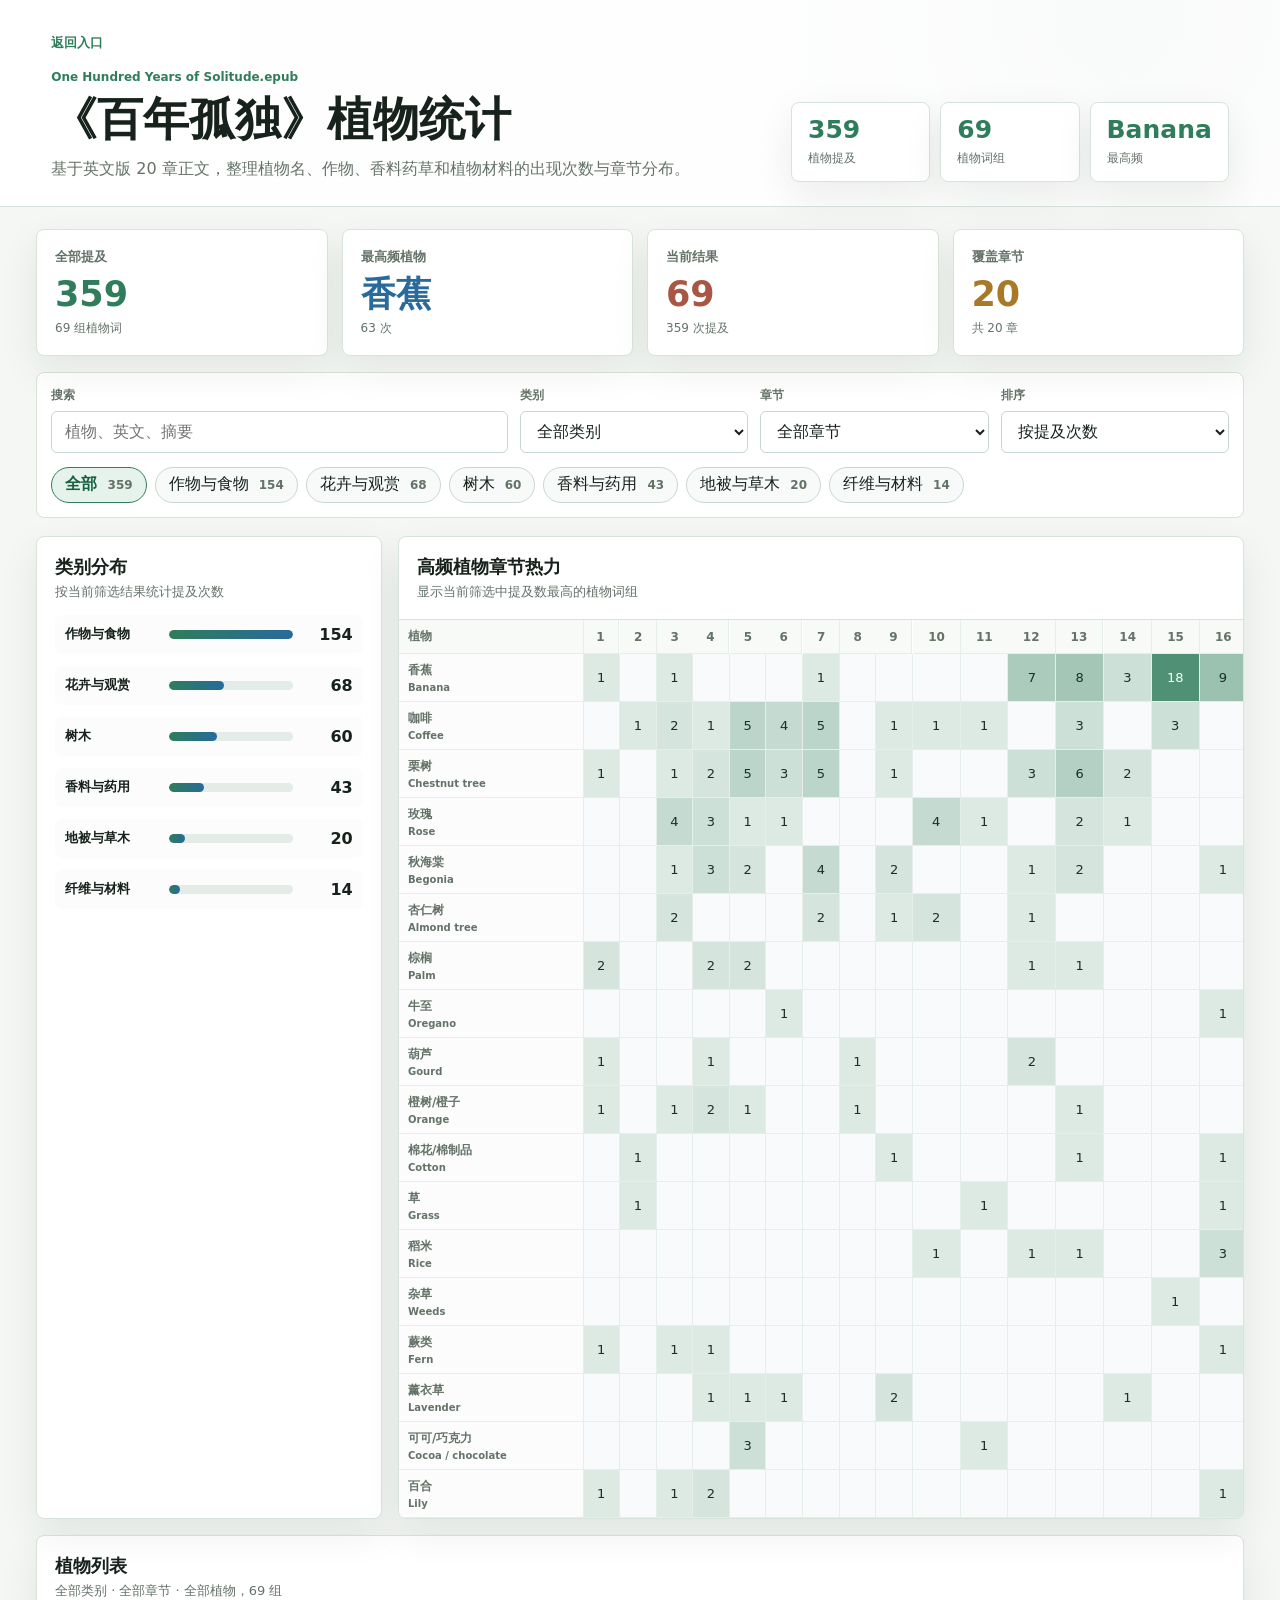
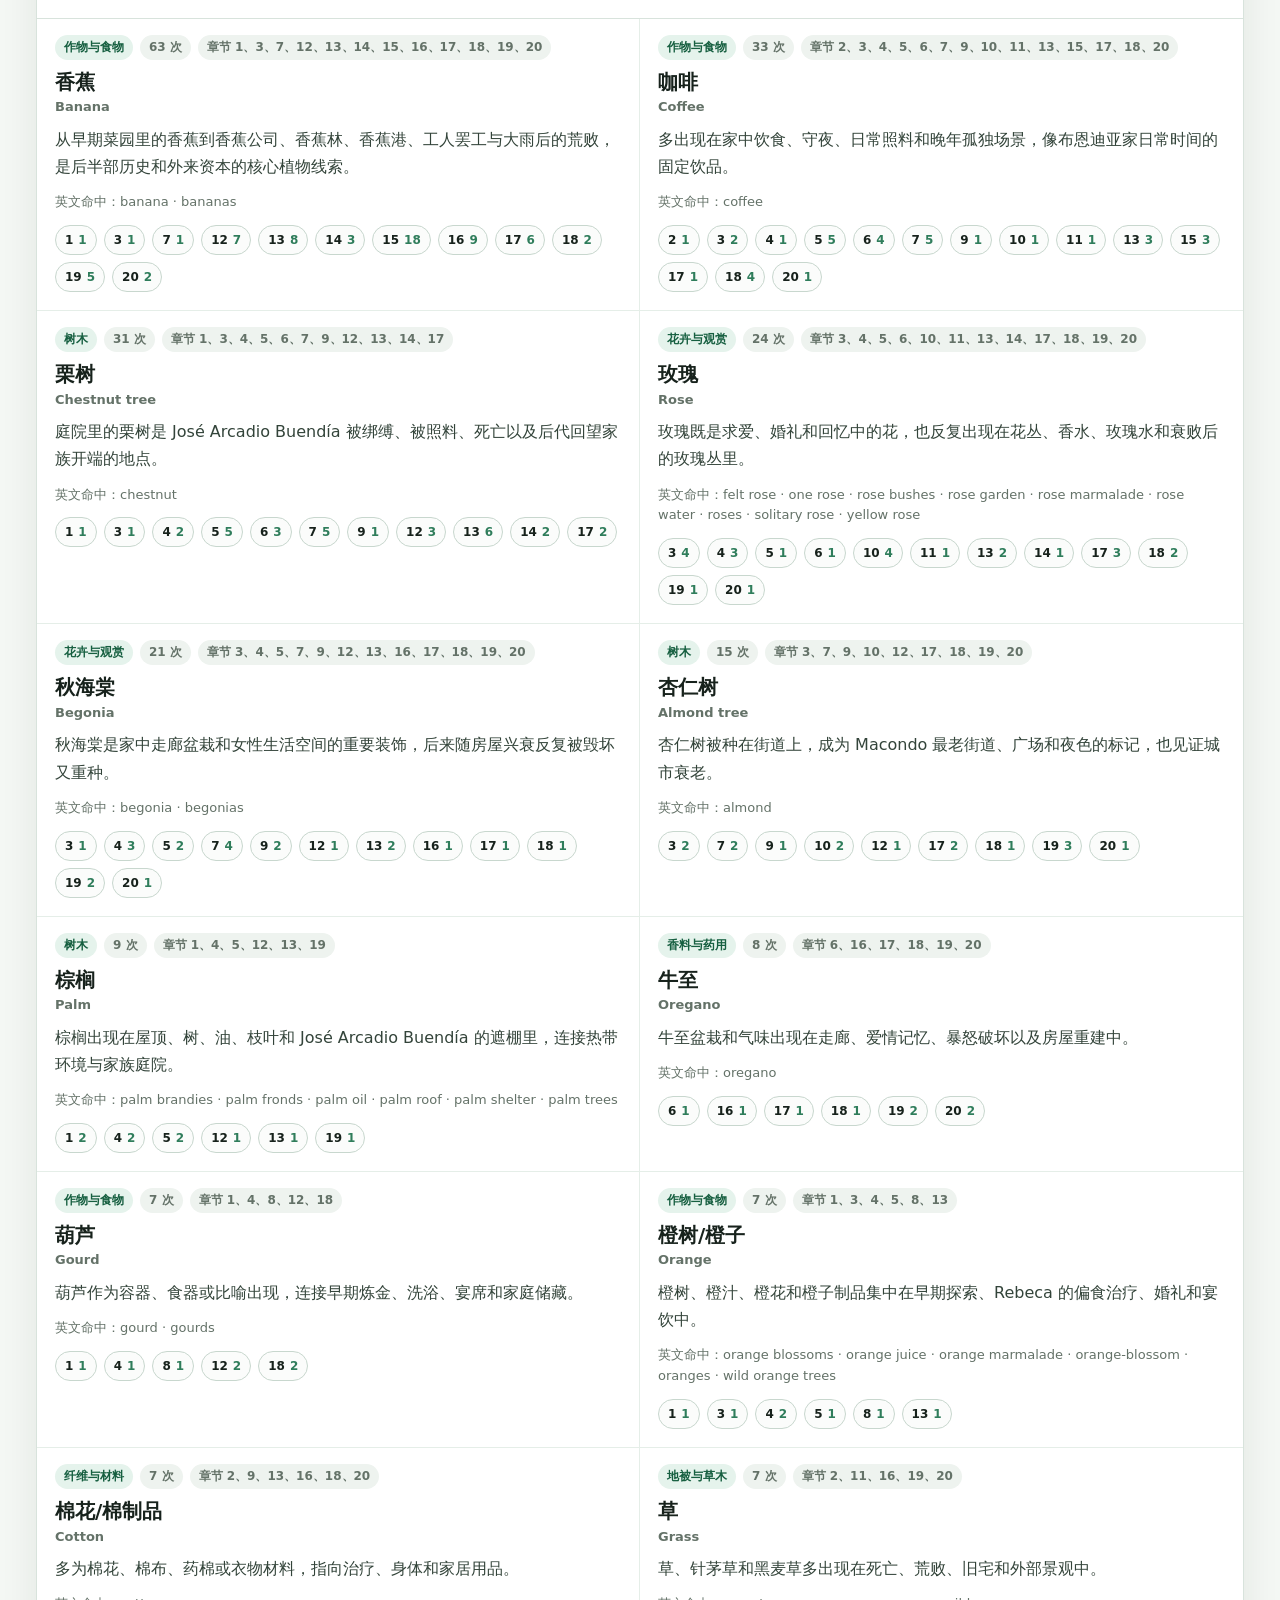
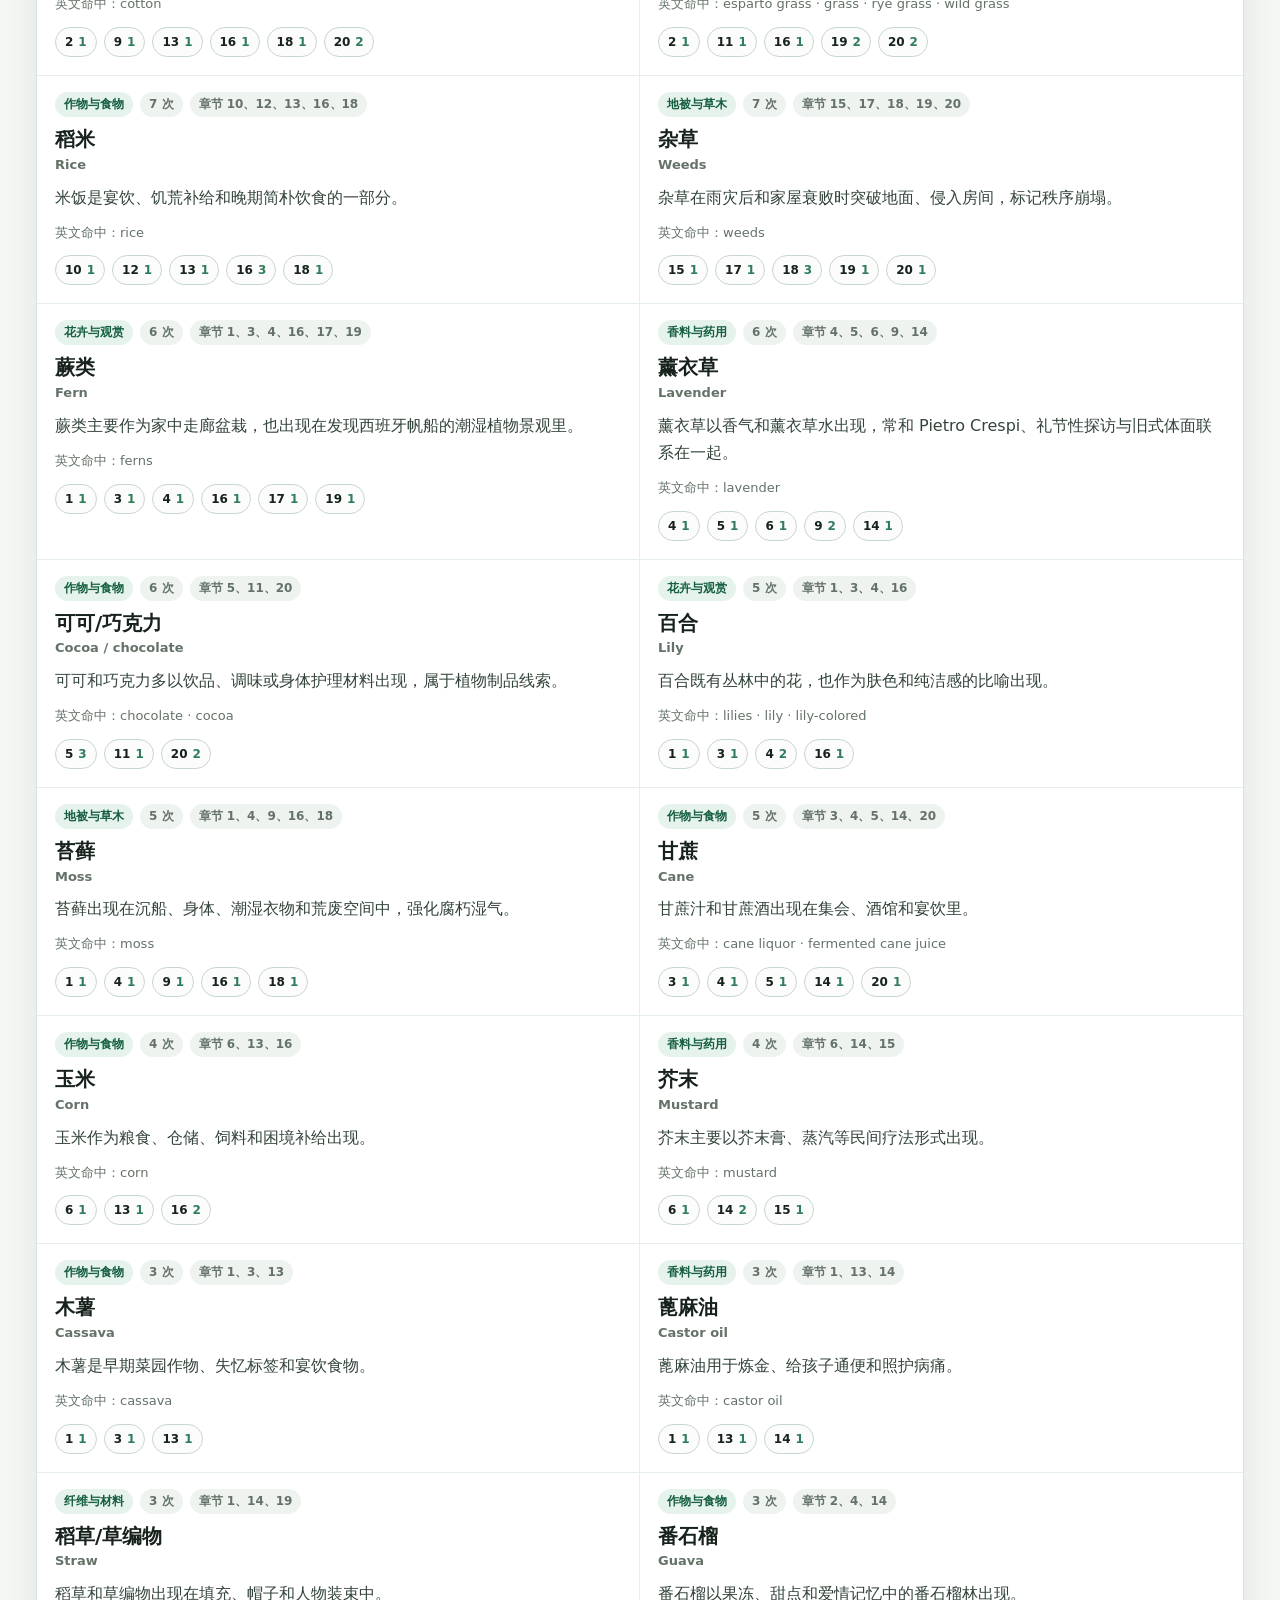
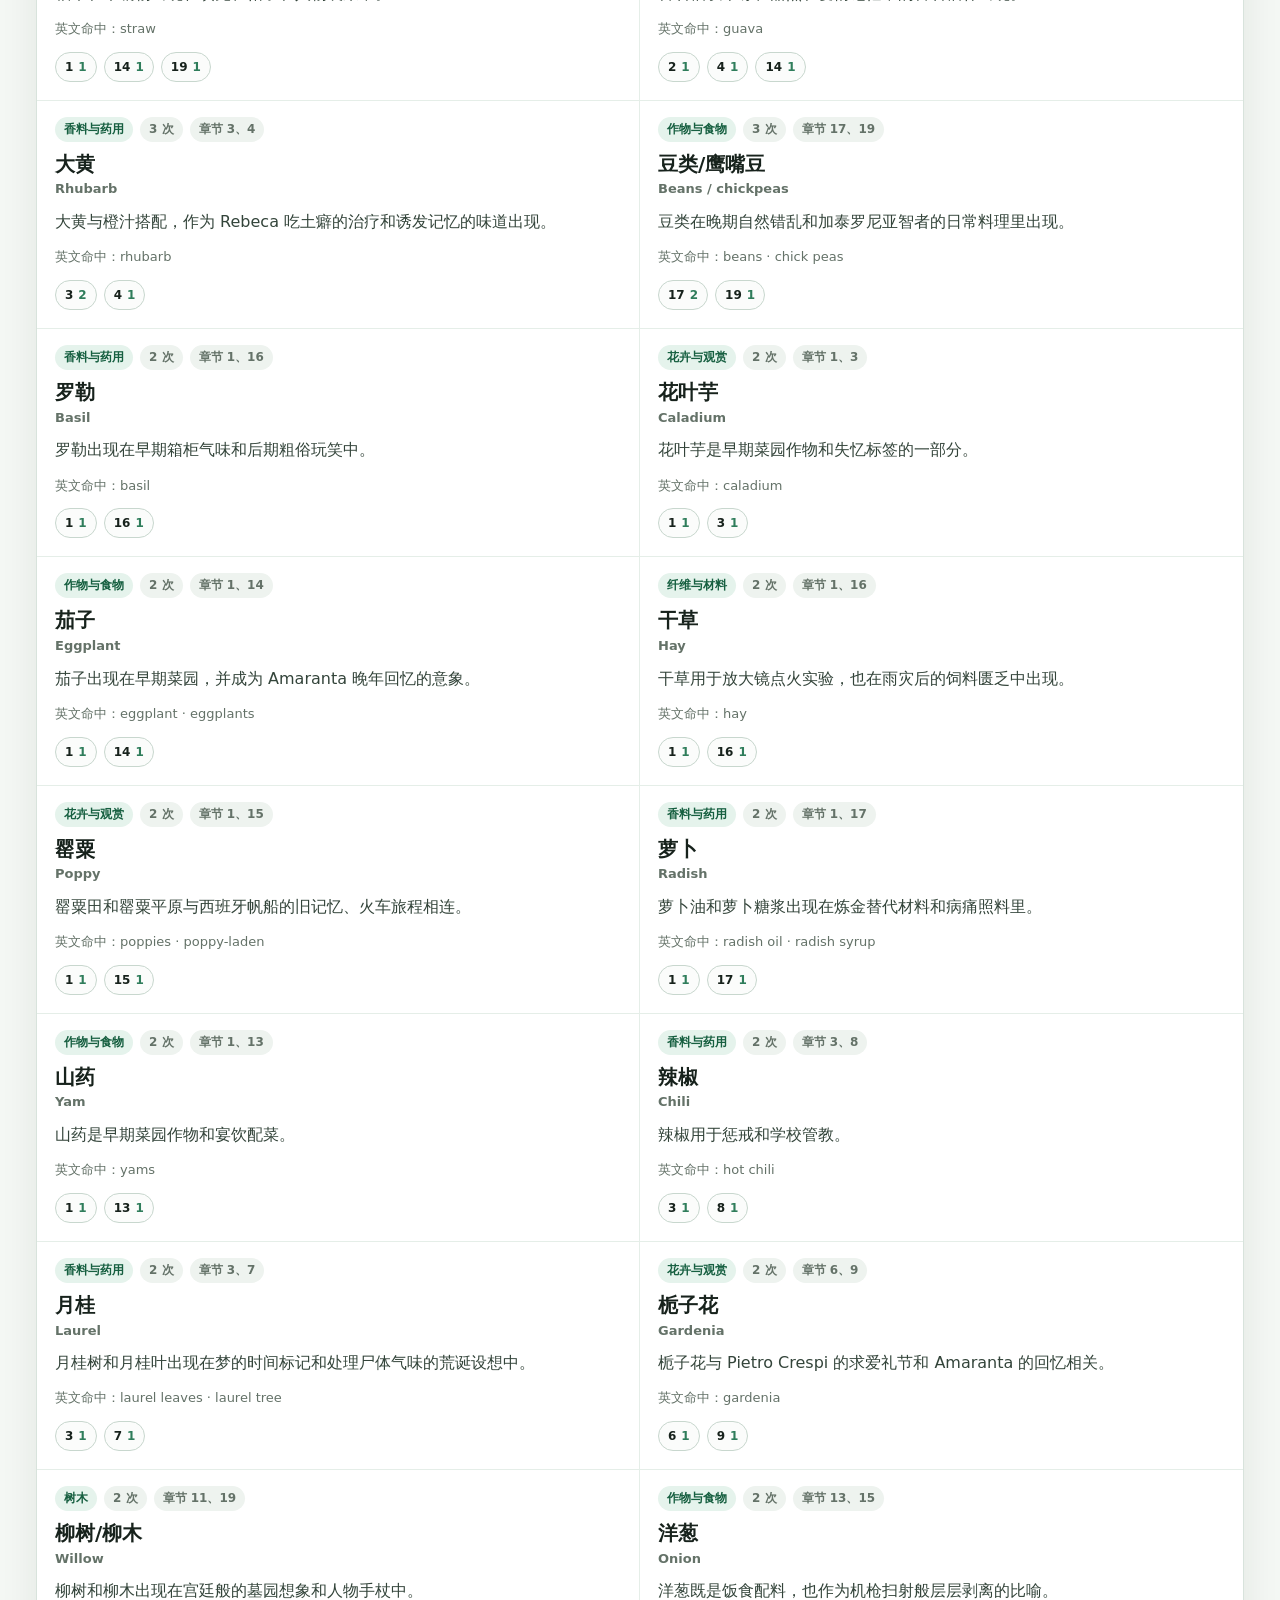
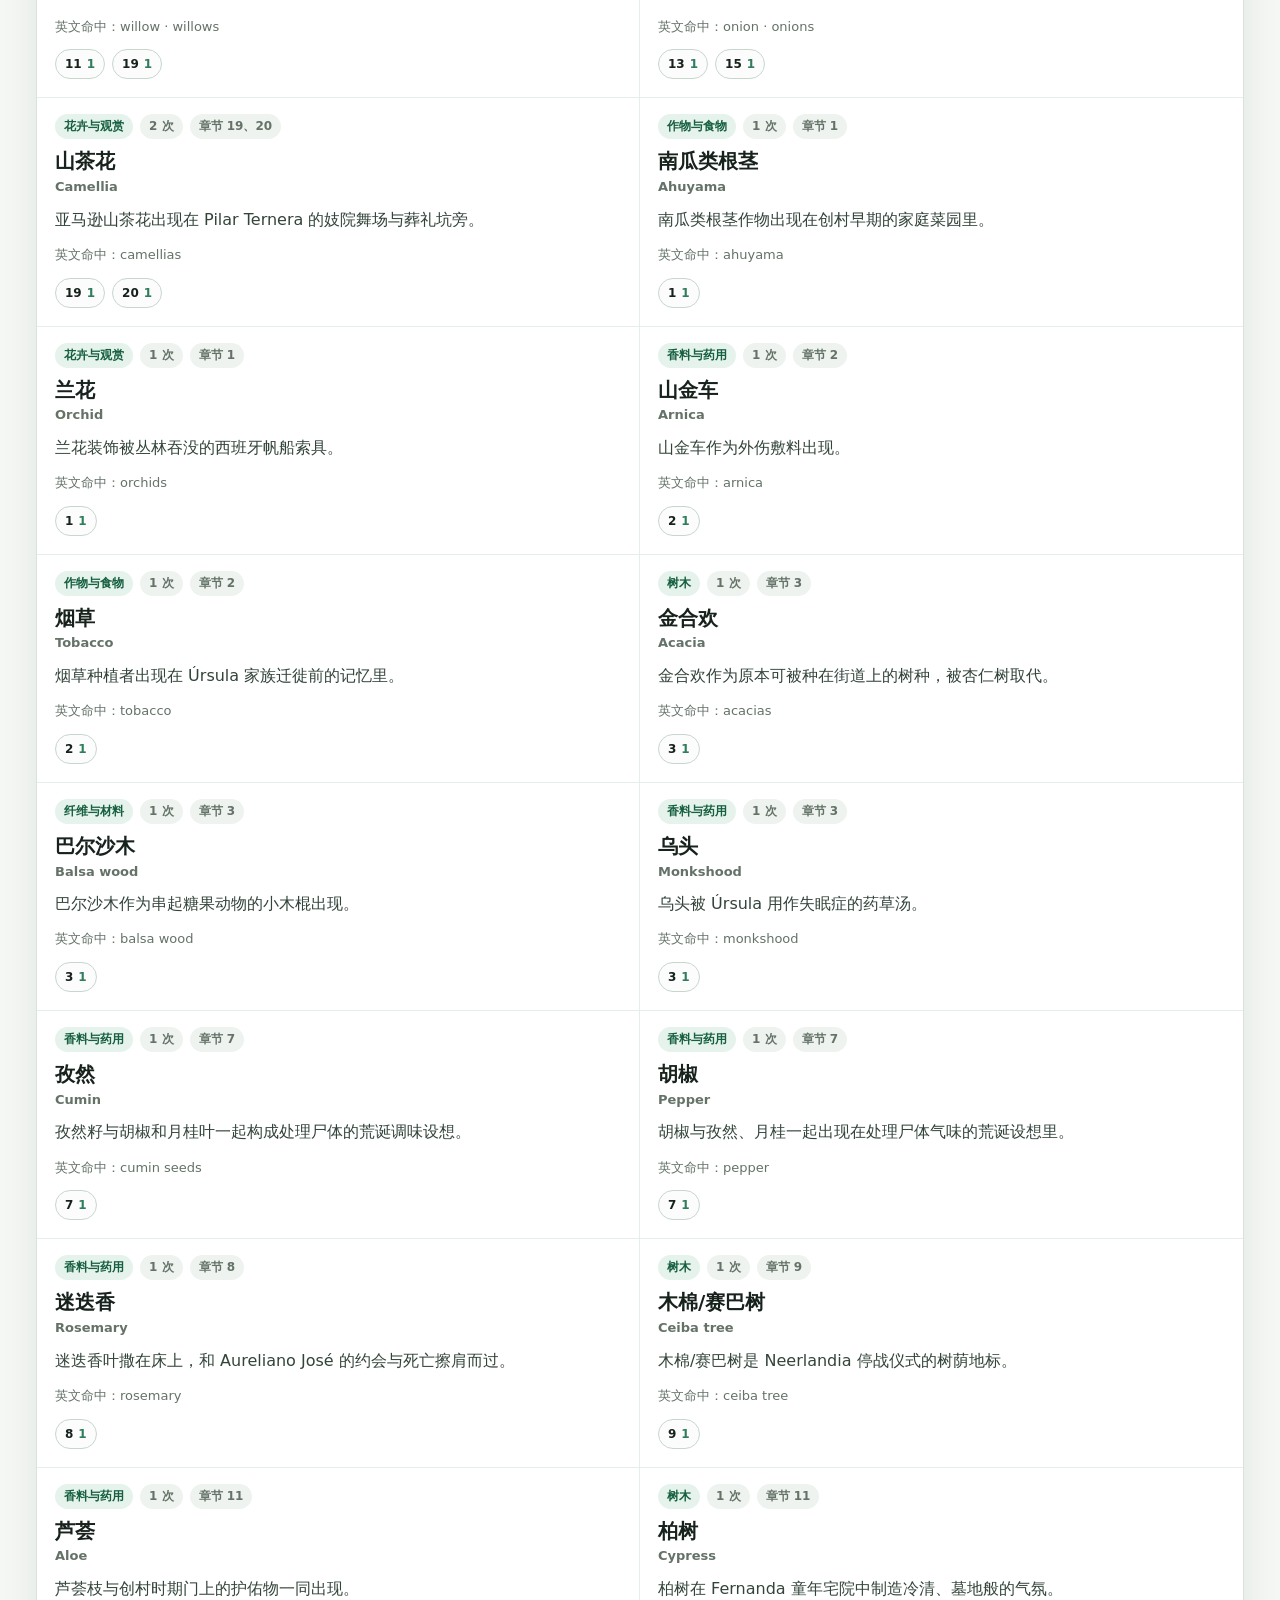
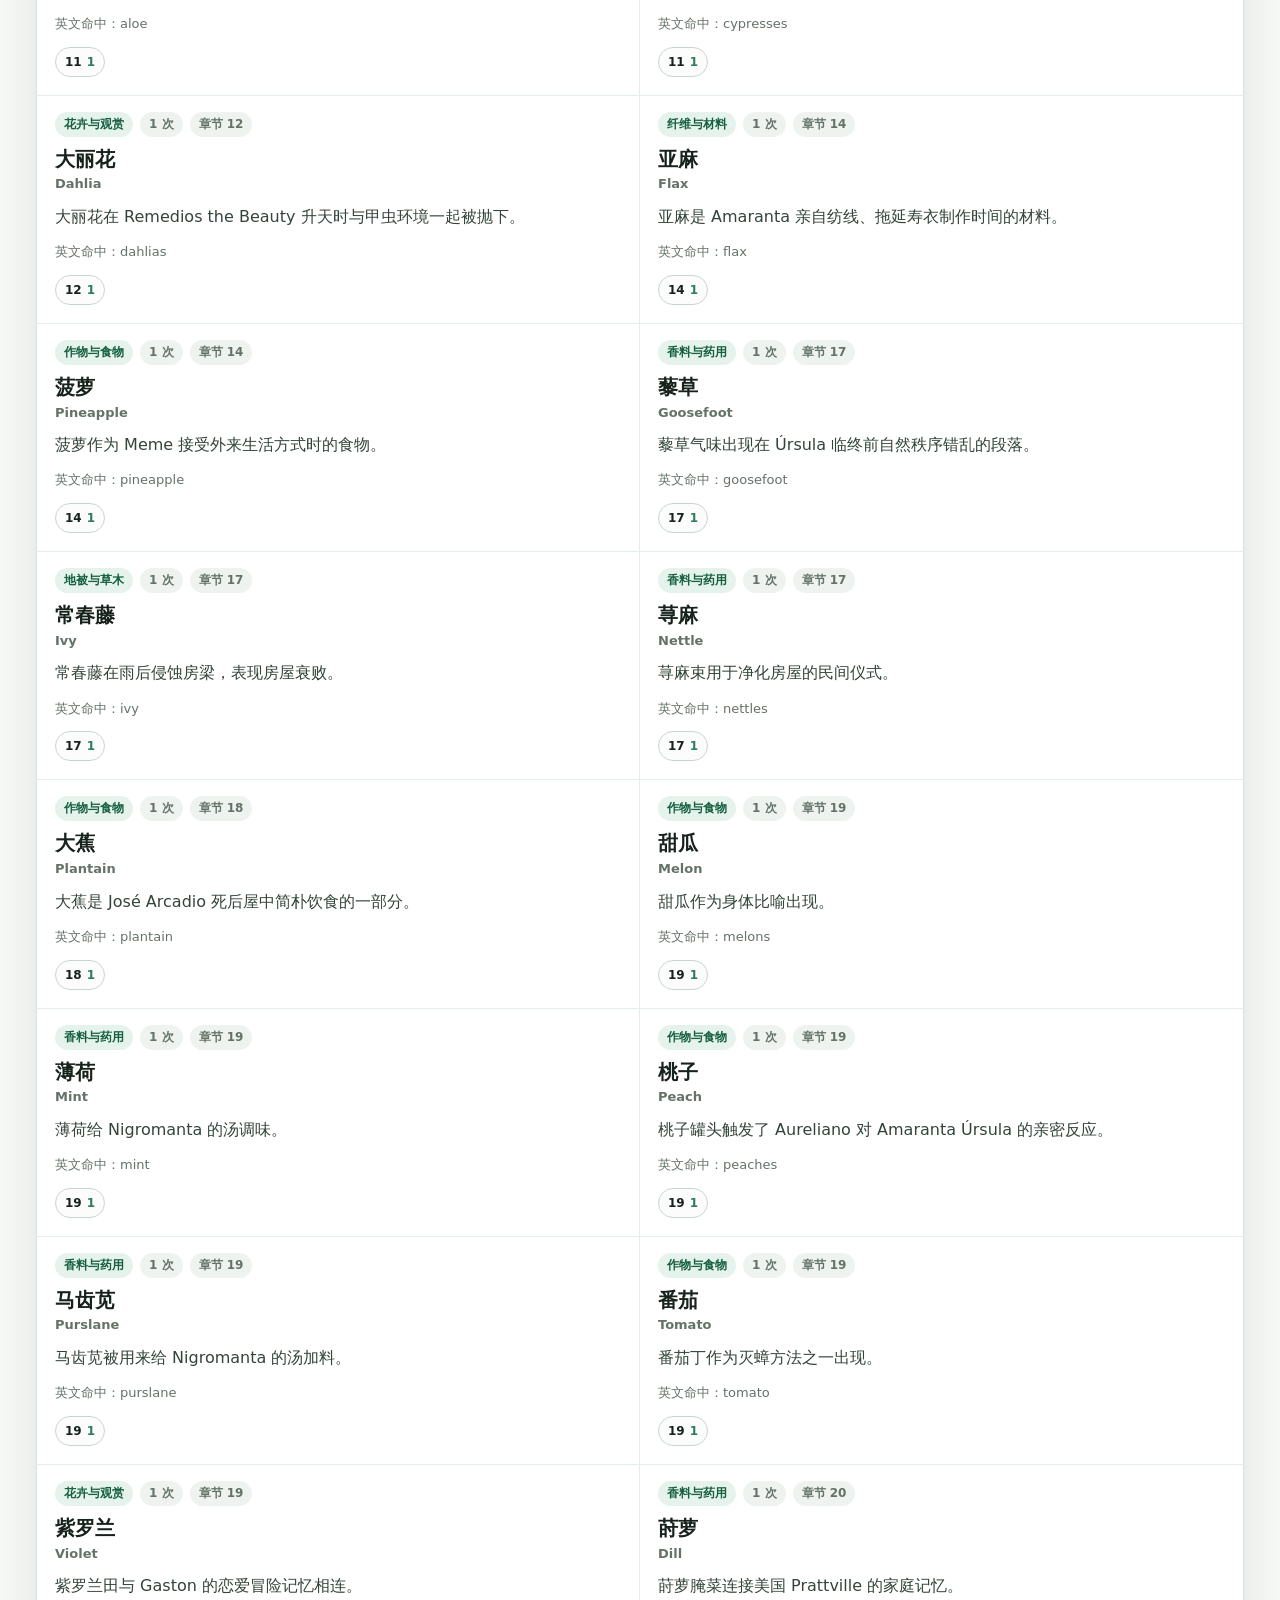
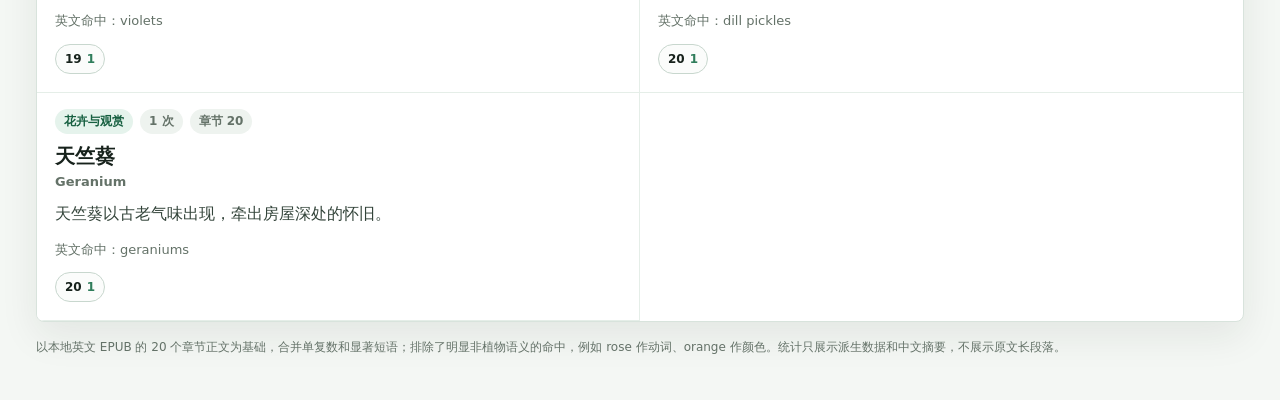
==== plants/index.html @ a3126af4 "feat: add plant statistics page" ====
<!doctype html>
<html lang="zh-CN">
  <head>
    <meta charset="utf-8" />
    <meta name="viewport" content="width=device-width, initial-scale=1" />
    <title>《百年孤独》植物统计</title>
    <link rel="stylesheet" href="./styles.css" />
    <script src="./data.js" defer></script>
    <script src="./app.js" defer></script>
  </head>
  <body>
    <header class="app-header">
      <div class="header-copy">
        <a class="home-link" href="../">返回入口</a>
        <p class="eyebrow">One Hundred Years of Solitude.epub</p>
        <h1>《百年孤独》植物统计</h1>
        <p class="lede">基于英文版 20 章正文，整理植物名、作物、香料药草和植物材料的出现次数与章节分布。</p>
      </div>
      <div class="header-facts" aria-label="数据概览">
        <div>
          <span id="fact-mentions">--</span>
          <small>植物提及</small>
        </div>
        <div>
          <span id="fact-plants">--</span>
          <small>植物词组</small>
        </div>
        <div>
          <span id="fact-top">--</span>
          <small>最高频</small>
        </div>
      </div>
    </header>

    <main>
      <section class="kpi-grid" id="kpi-grid" aria-label="核心指标"></section>

      <section class="controls-band" aria-label="筛选和排序">
        <div class="search-box">
          <label for="search-input">搜索</label>
          <input id="search-input" type="search" placeholder="植物、英文、摘要" autocomplete="off" />
        </div>
        <div class="control-group">
          <label for="category-filter">类别</label>
          <select id="category-filter"></select>
        </div>
        <div class="control-group">
          <label for="chapter-filter">章节</label>
          <select id="chapter-filter"></select>
        </div>
        <div class="control-group">
          <label for="sort-select">排序</label>
          <select id="sort-select">
            <option value="count">按提及次数</option>
            <option value="chapter">按首次章节</option>
            <option value="name">按英文名称</option>
          </select>
        </div>
        <div class="category-tabs" id="category-tabs" role="group" aria-label="植物类别筛选"></div>
        <div class="selected-filter" id="selected-filter" hidden></div>
      </section>

      <section class="overview-layout">
        <article class="panel">
          <div class="panel-heading">
            <div>
              <h2>类别分布</h2>
              <p>按当前筛选结果统计提及次数</p>
            </div>
          </div>
          <div class="category-bars" id="category-bars"></div>
        </article>

        <article class="panel heatmap-panel">
          <div class="panel-heading">
            <div>
              <h2>高频植物章节热力</h2>
              <p>显示当前筛选中提及数最高的植物词组</p>
            </div>
          </div>
          <div class="table-wrap">
            <table id="plant-heatmap"></table>
          </div>
        </article>
      </section>

      <section class="panel results-panel">
        <div class="panel-heading">
          <div>
            <h2>植物列表</h2>
            <p id="result-summary">--</p>
          </div>
        </div>
        <div class="plant-list" id="plant-list"></div>
      </section>

      <p class="source-note" id="source-note"></p>
    </main>
  </body>
</html>
---- plants/styles.css ----
:root {
  --bg: #f4f7f4;
  --surface: #ffffff;
  --ink: #17221c;
  --muted: #647268;
  --line: #d8e3dc;
  --green: #2f7d5b;
  --blue: #286a9b;
  --clay: #a85745;
  --gold: #a87926;
  --shadow: 0 14px 38px rgba(23, 34, 28, 0.08);
  font-family:
    Inter, ui-sans-serif, system-ui, -apple-system, BlinkMacSystemFont, "Segoe UI",
    "PingFang SC", "Microsoft YaHei", sans-serif;
}

* {
  box-sizing: border-box;
}

body {
  margin: 0;
  min-width: 320px;
  background: var(--bg);
  color: var(--ink);
}

button,
input,
select {
  font: inherit;
}

button {
  cursor: pointer;
}

.app-header {
  display: grid;
  grid-template-columns: minmax(0, 1fr) auto;
  gap: 24px;
  align-items: end;
  padding: 32px clamp(18px, 4vw, 56px) 24px;
  border-bottom: 1px solid var(--line);
  background:
    linear-gradient(90deg, rgba(255, 255, 255, 0.96), rgba(255, 255, 255, 0.84)),
    radial-gradient(circle at 86% 8%, rgba(47, 125, 91, 0.16), transparent 34%);
}

.header-copy {
  min-width: 0;
}

.home-link {
  display: inline-flex;
  margin-bottom: 18px;
  color: var(--green);
  font-size: 13px;
  font-weight: 820;
  text-decoration: none;
}

.home-link:hover,
.home-link:focus-visible {
  text-decoration: underline;
}

.eyebrow {
  margin: 0 0 10px;
  color: var(--green);
  font-size: 12px;
  font-weight: 820;
  letter-spacing: 0;
}

h1,
h2,
h3,
p {
  margin-top: 0;
}

h1 {
  margin-bottom: 10px;
  font-size: clamp(28px, 4vw, 46px);
  line-height: 1.1;
  letter-spacing: 0;
}

h2 {
  margin-bottom: 4px;
  font-size: 18px;
  letter-spacing: 0;
}

h3 {
  margin-bottom: 10px;
  font-size: 20px;
  line-height: 1.28;
  letter-spacing: 0;
}

h3 small {
  display: block;
  margin-top: 4px;
  color: var(--muted);
  font-size: 13px;
  font-weight: 760;
}

.lede {
  max-width: 820px;
  margin-bottom: 0;
  color: var(--muted);
  font-size: 16px;
  line-height: 1.7;
}

.header-facts {
  display: grid;
  grid-template-columns: repeat(3, minmax(96px, 1fr));
  gap: 10px;
}

.header-facts div,
.kpi-card,
.panel {
  border: 1px solid var(--line);
  border-radius: 8px;
  background: var(--surface);
  box-shadow: var(--shadow);
}

.header-facts div {
  padding: 14px 16px;
}

.header-facts span {
  display: block;
  overflow-wrap: anywhere;
  color: var(--green);
  font-size: 25px;
  font-weight: 850;
  line-height: 1.05;
}

.header-facts small,
.kpi-card small {
  display: block;
  margin-top: 7px;
  color: var(--muted);
  font-size: 12px;
}

main {
  width: min(1480px, 100%);
  margin: 0 auto;
  padding: 22px clamp(14px, 3vw, 36px) 42px;
}

.kpi-grid {
  display: grid;
  grid-template-columns: repeat(4, minmax(0, 1fr));
  gap: 14px;
  margin-bottom: 16px;
}

.kpi-card {
  min-height: 112px;
  padding: 18px;
  overflow: hidden;
}

.kpi-card strong {
  display: block;
  margin-bottom: 10px;
  color: var(--muted);
  font-size: 13px;
  font-weight: 760;
}

.kpi-card .value {
  display: block;
  overflow-wrap: anywhere;
  font-size: clamp(25px, 3vw, 35px);
  font-weight: 850;
  line-height: 1.05;
  letter-spacing: 0;
}

.kpi-card.accent-green .value {
  color: var(--green);
}

.kpi-card.accent-blue .value {
  color: var(--blue);
}

.kpi-card.accent-clay .value {
  color: var(--clay);
}

.kpi-card.accent-gold .value {
  color: var(--gold);
}

.controls-band {
  display: grid;
  grid-template-columns: minmax(220px, 1.2fr) repeat(3, minmax(132px, 0.6fr));
  gap: 12px;
  align-items: end;
  margin-bottom: 18px;
  padding: 14px;
  border: 1px solid var(--line);
  border-radius: 8px;
  background: #fff;
}

.search-box,
.control-group {
  min-width: 0;
}

label {
  display: block;
  margin-bottom: 7px;
  color: var(--muted);
  font-size: 12px;
  font-weight: 760;
}

input,
select {
  width: 100%;
  min-height: 42px;
  border: 1px solid #c8d7ce;
  border-radius: 6px;
  background: #fff;
  color: var(--ink);
  outline: none;
}

input {
  padding: 0 13px;
}

select {
  padding: 0 36px 0 12px;
}

input:focus,
select:focus,
.category-tabs button:focus-visible,
.category-row:focus-visible,
.chapter-chips button:focus-visible,
.selected-filter button:focus-visible {
  border-color: var(--green);
  box-shadow: 0 0 0 3px rgba(47, 125, 91, 0.16);
}

.category-tabs {
  display: flex;
  grid-column: 1 / -1;
  gap: 8px;
  overflow-x: auto;
  padding-top: 2px;
}

.category-tabs button,
.selected-filter button {
  flex: 0 0 auto;
  min-height: 36px;
  border: 1px solid #c8d7ce;
  border-radius: 999px;
  background: #f7faf8;
  color: var(--ink);
  padding: 0 13px;
}

.category-tabs button span {
  margin-left: 5px;
  color: var(--muted);
  font-size: 12px;
  font-weight: 760;
}

.category-tabs button[aria-pressed="true"] {
  border-color: var(--green);
  background: #e5f3ec;
  color: #165f40;
  font-weight: 820;
}

.selected-filter {
  display: flex;
  grid-column: 1 / -1;
  flex-wrap: wrap;
  gap: 10px;
  align-items: center;
  min-height: 42px;
  border-radius: 8px;
  background: #f4f8f5;
  padding: 10px 12px;
  color: var(--muted);
}

.selected-filter[hidden] {
  display: none;
}

.selected-filter strong {
  color: var(--ink);
}

.selected-filter button {
  min-height: 30px;
  color: var(--green);
  font-size: 13px;
  font-weight: 820;
}

.overview-layout {
  display: grid;
  grid-template-columns: minmax(310px, 0.58fr) minmax(0, 1.42fr);
  gap: 16px;
  margin-bottom: 16px;
}

.panel {
  min-width: 0;
  padding: 18px;
}

.panel-heading {
  display: flex;
  justify-content: space-between;
  gap: 16px;
  align-items: flex-start;
  margin-bottom: 14px;
}

.panel-heading p {
  margin-bottom: 0;
  color: var(--muted);
  font-size: 13px;
}

.category-bars {
  display: grid;
  gap: 12px;
}

.category-row {
  display: grid;
  grid-template-columns: 92px minmax(0, 1fr) 48px;
  gap: 12px;
  align-items: center;
  width: 100%;
  border: 0;
  border-radius: 7px;
  background: #fbfcfb;
  padding: 10px;
  color: var(--ink);
  text-align: left;
}

.category-row:hover {
  background: #f1f6f2;
}

.category-name {
  font-size: 13px;
  font-weight: 800;
}

.category-row strong {
  text-align: right;
  color: var(--ink);
  font-weight: 850;
}

.bar-track {
  display: block;
  height: 9px;
  overflow: hidden;
  border-radius: 999px;
  background: #e4ece7;
}

.bar-fill {
  display: block;
  height: 100%;
  border-radius: inherit;
  background: linear-gradient(90deg, var(--green), var(--blue));
}

.heatmap-panel,
.results-panel {
  padding: 0;
  overflow: hidden;
}

.heatmap-panel .panel-heading,
.results-panel .panel-heading {
  margin: 0;
  padding: 18px;
  border-bottom: 1px solid var(--line);
}

.table-wrap {
  overflow: auto;
}

table {
  width: 100%;
  min-width: 1040px;
  border-collapse: separate;
  border-spacing: 0;
  font-size: 13px;
}

th,
td {
  border-right: 1px solid #e5eee8;
  border-bottom: 1px solid #e5eee8;
  padding: 8px 9px;
  text-align: center;
  white-space: nowrap;
}

th {
  position: sticky;
  top: 0;
  z-index: 3;
  background: #f8faf8;
  color: var(--muted);
  font-size: 12px;
  font-weight: 820;
}

th:first-child {
  left: 0;
  z-index: 4;
  min-width: 138px;
  text-align: left;
}

tbody th {
  z-index: 2;
  background: #fbfcfb;
}

tbody th span,
tbody th small {
  display: block;
  overflow: hidden;
  text-overflow: ellipsis;
}

tbody th small {
  margin-top: 3px;
  color: var(--muted);
  font-weight: 700;
}

td[data-plant] {
  font-variant-numeric: tabular-nums;
  cursor: pointer;
}

td[data-plant]:hover,
td.is-active {
  outline: 2px solid var(--clay);
  outline-offset: -2px;
}

.plant-list {
  display: grid;
  grid-template-columns: repeat(2, minmax(0, 1fr));
  gap: 0;
}

.plant-card {
  min-width: 0;
  border-right: 1px solid #e5eee8;
  border-bottom: 1px solid #e5eee8;
  padding: 16px 18px 18px;
  background: #fff;
}

.plant-card:nth-child(2n) {
  border-right: 0;
}

.plant-card p {
  margin-bottom: 12px;
  color: #33443a;
  line-height: 1.7;
}

.plant-meta {
  display: flex;
  flex-wrap: wrap;
  gap: 7px;
  align-items: center;
  margin-bottom: 10px;
  color: var(--muted);
  font-size: 12px;
  font-weight: 760;
}

.plant-meta span {
  border-radius: 999px;
  background: #eef3ef;
  padding: 4px 9px;
}

.plant-meta .category-pill {
  background: #e5f3ec;
  color: #165f40;
}

.term-line {
  color: var(--muted);
  font-size: 13px;
  line-height: 1.6;
  overflow-wrap: anywhere;
}

.chapter-chips {
  display: flex;
  flex-wrap: wrap;
  gap: 7px;
  margin-top: 12px;
}

.chapter-chips button {
  min-width: 40px;
  min-height: 30px;
  border: 1px solid #c8d7ce;
  border-radius: 999px;
  background: #fbfcfb;
  color: var(--ink);
  padding: 0 9px;
  font-size: 12px;
  font-weight: 820;
}

.chapter-chips button span {
  margin-left: 5px;
  color: var(--green);
}

.empty-state {
  grid-column: 1 / -1;
  padding: 22px;
  color: var(--muted);
}

.source-note {
  max-width: 1120px;
  margin: 16px 0 0;
  color: var(--muted);
  font-size: 12px;
  line-height: 1.6;
}

@media (max-width: 1120px) {
  .kpi-grid,
  .overview-layout {
    grid-template-columns: repeat(2, minmax(0, 1fr));
  }

  .heatmap-panel {
    grid-column: 1 / -1;
  }
}

@media (max-width: 900px) {
  .app-header,
  .controls-band,
  .kpi-grid,
  .overview-layout,
  .plant-list {
    grid-template-columns: 1fr;
  }

  .header-facts {
    grid-template-columns: repeat(3, minmax(0, 1fr));
  }

  .plant-card,
  .plant-card:nth-child(2n) {
    border-right: 0;
  }
}

@media (max-width: 560px) {
  .app-header {
    padding-top: 26px;
  }

  .header-facts {
    grid-template-columns: 1fr;
  }

  .category-row {
    grid-template-columns: 84px minmax(0, 1fr) 42px;
  }
}
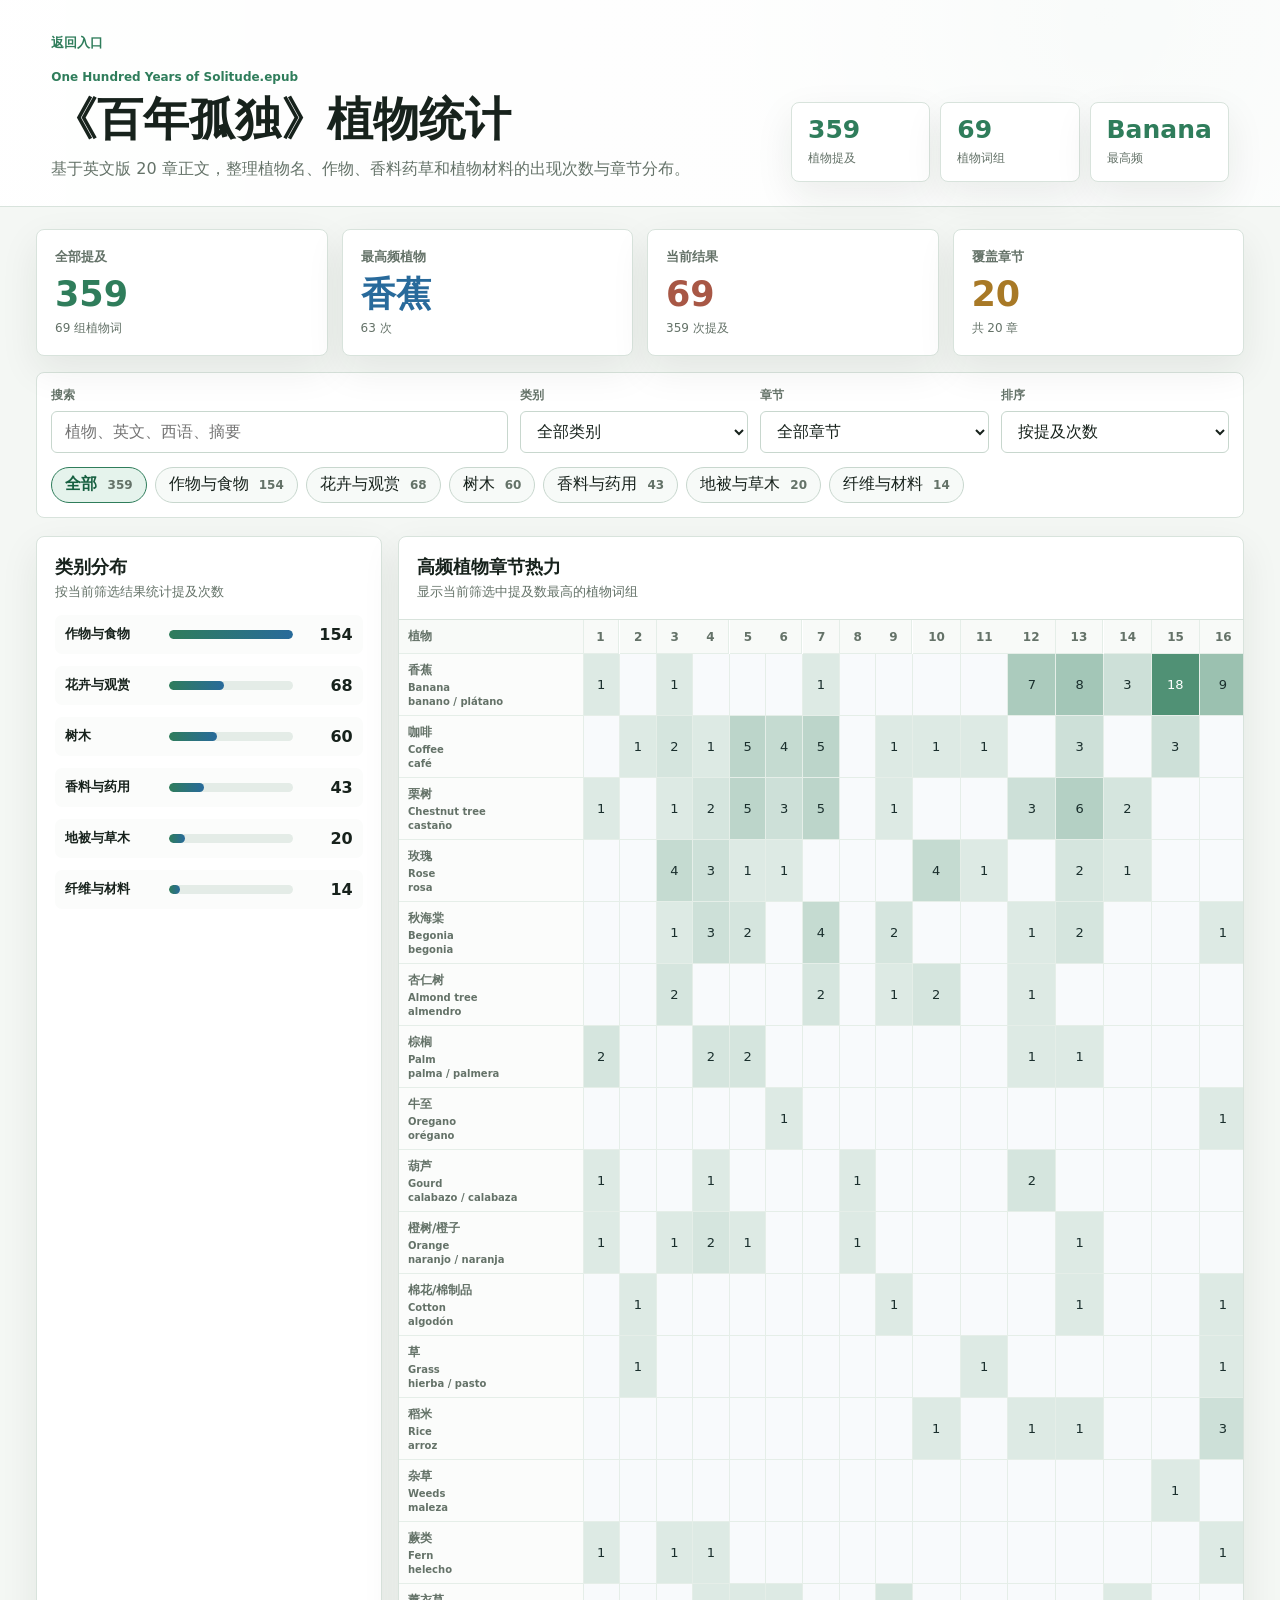
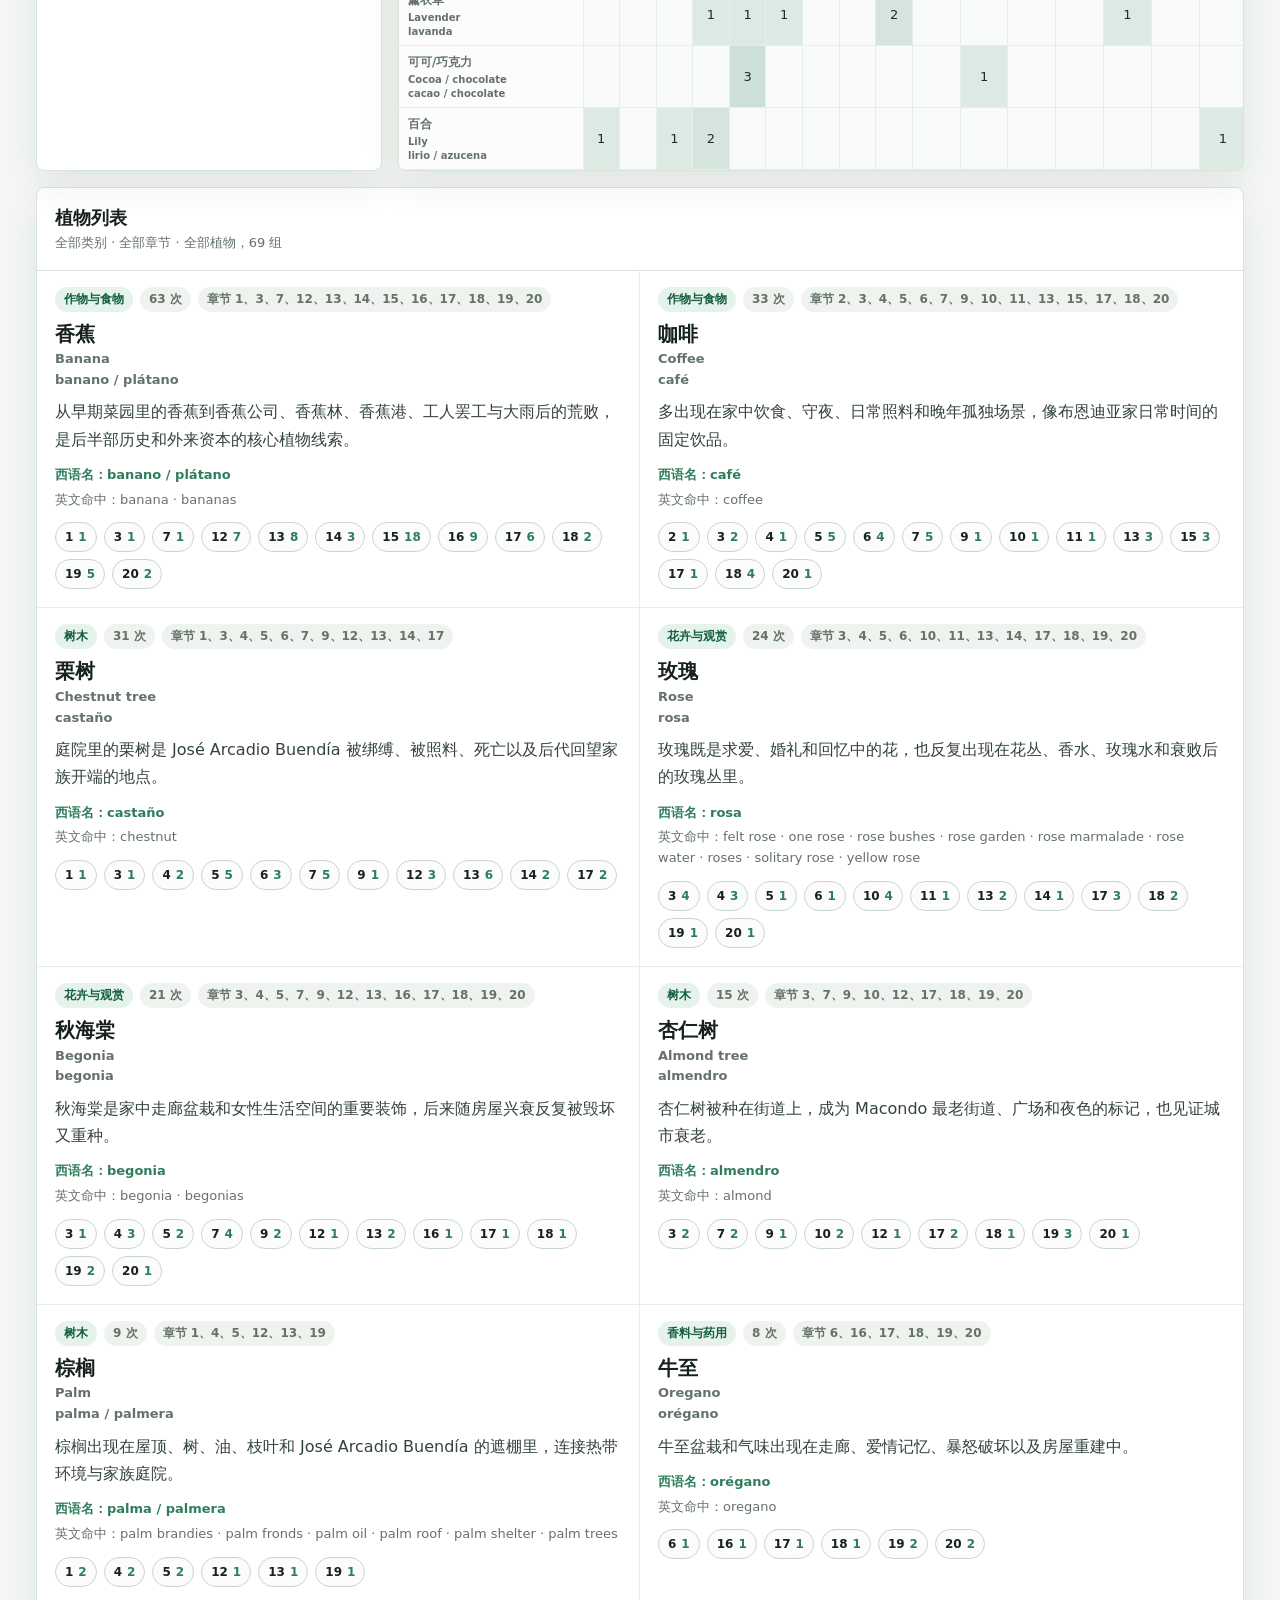
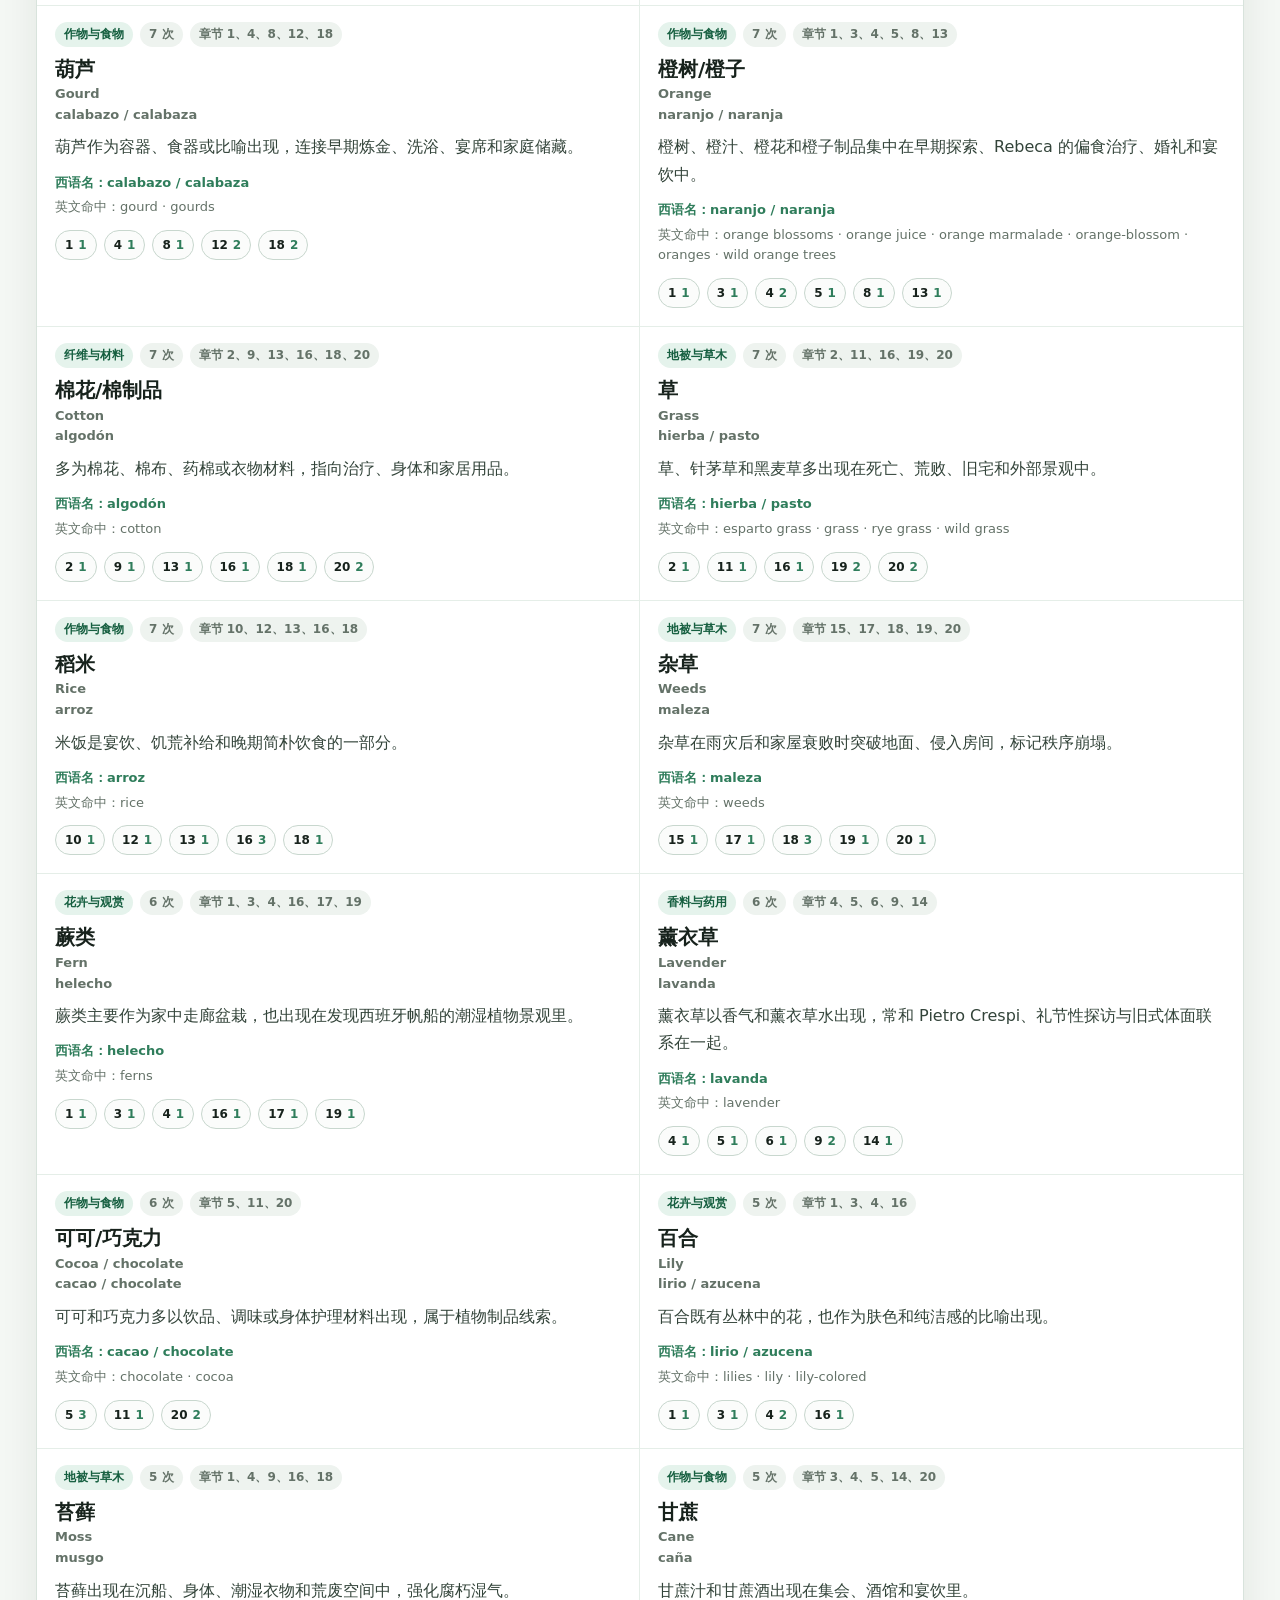
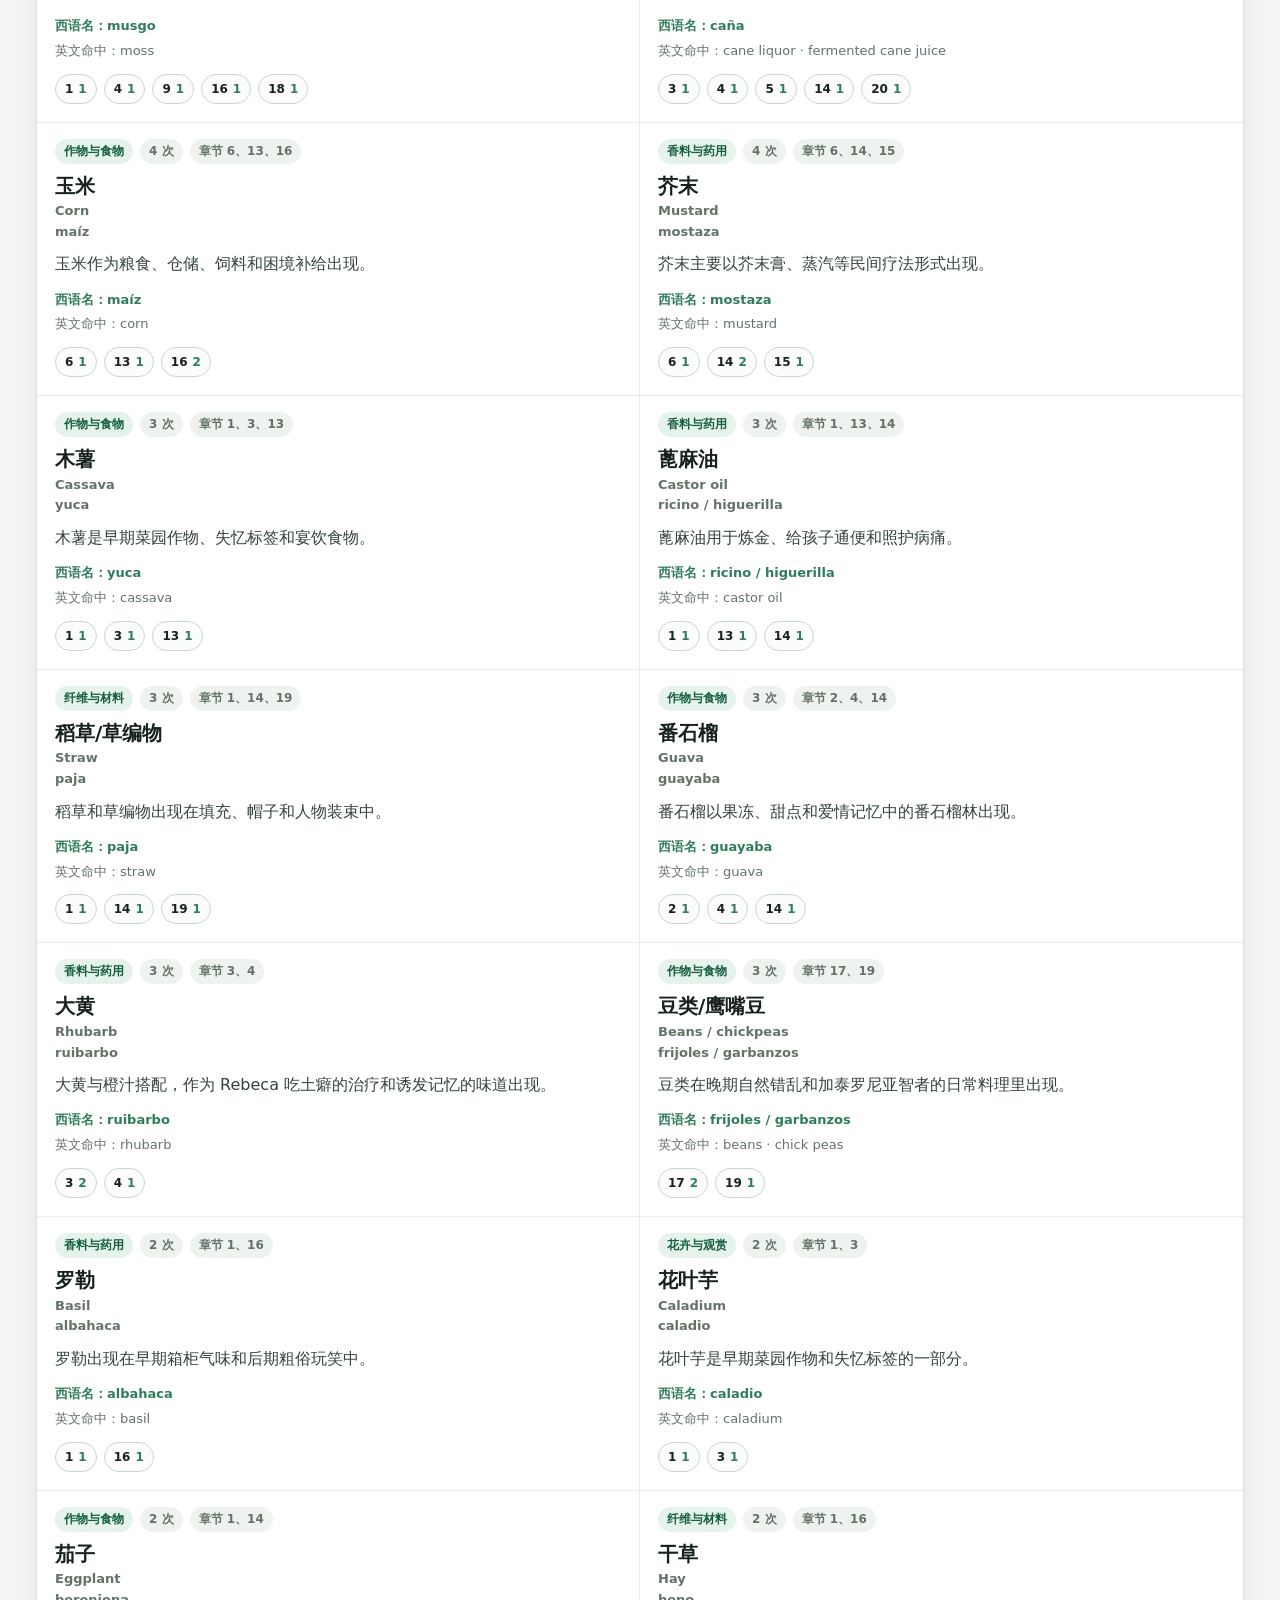
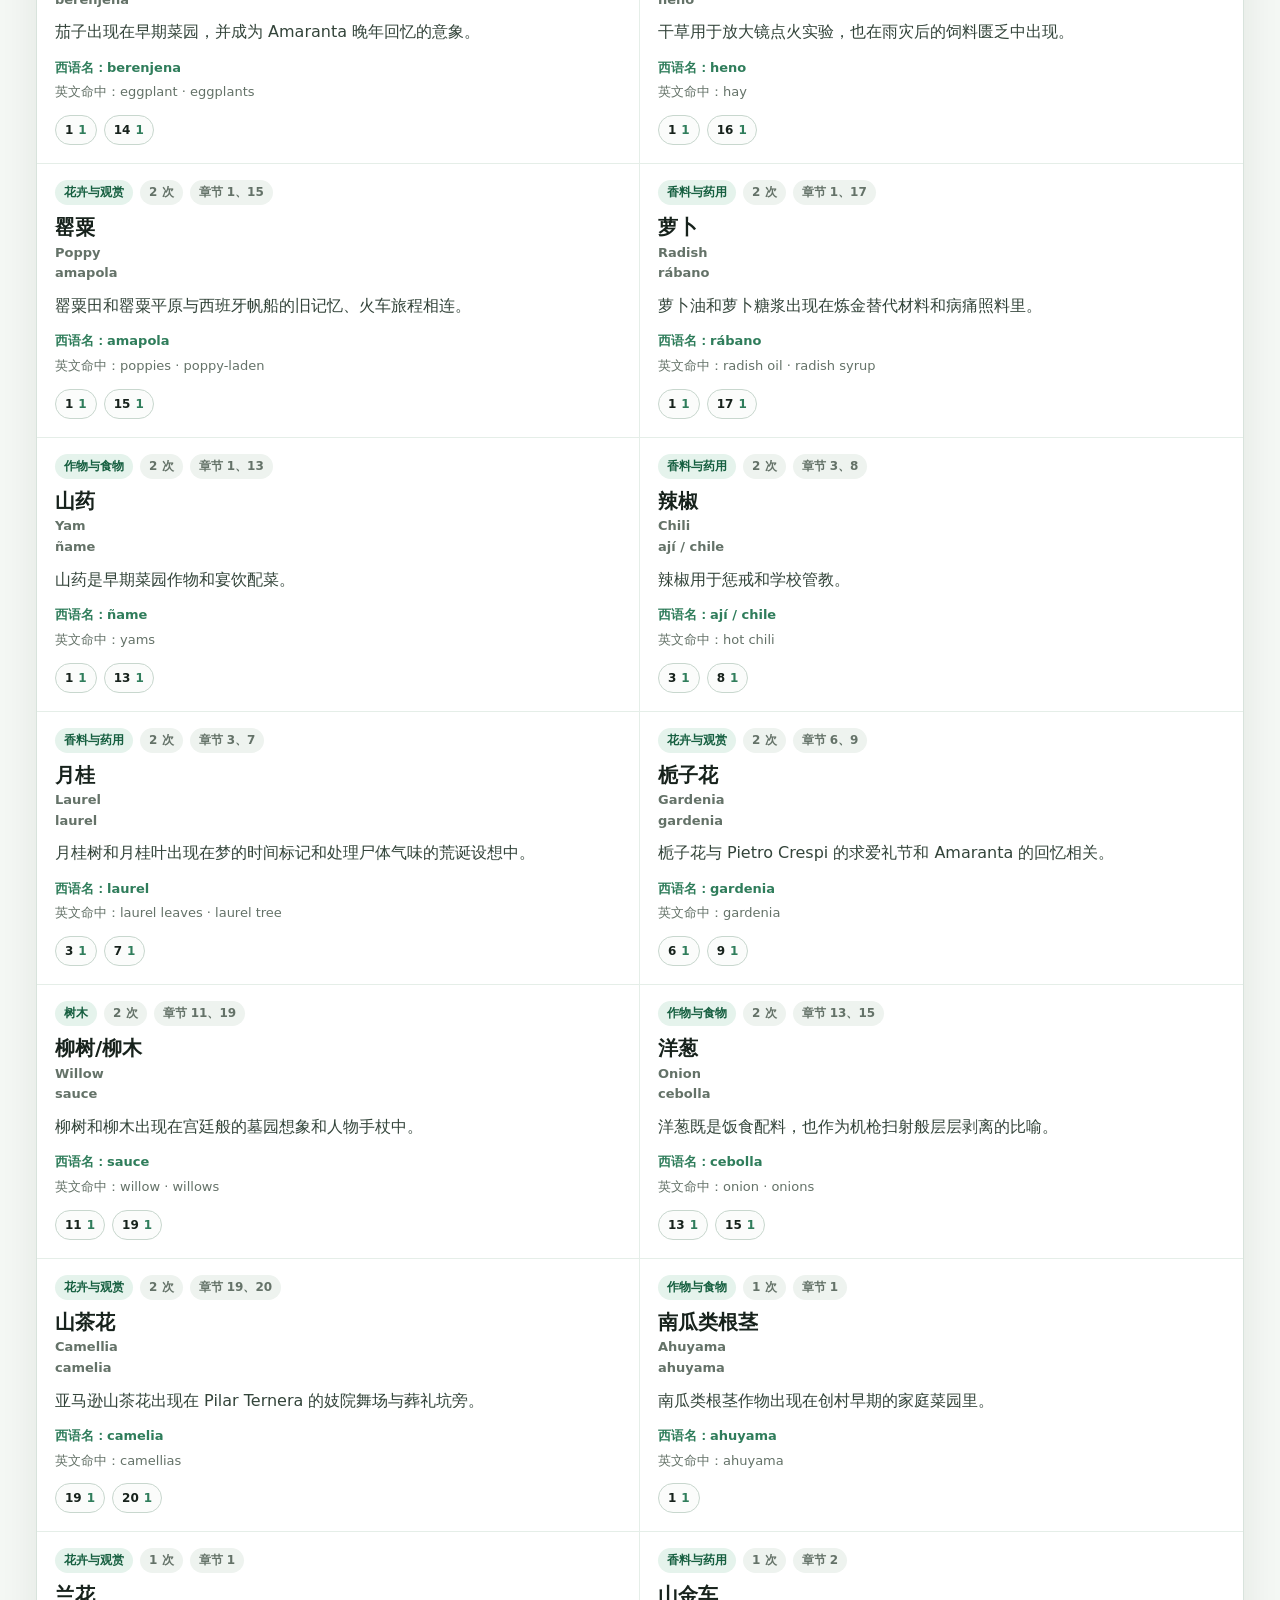
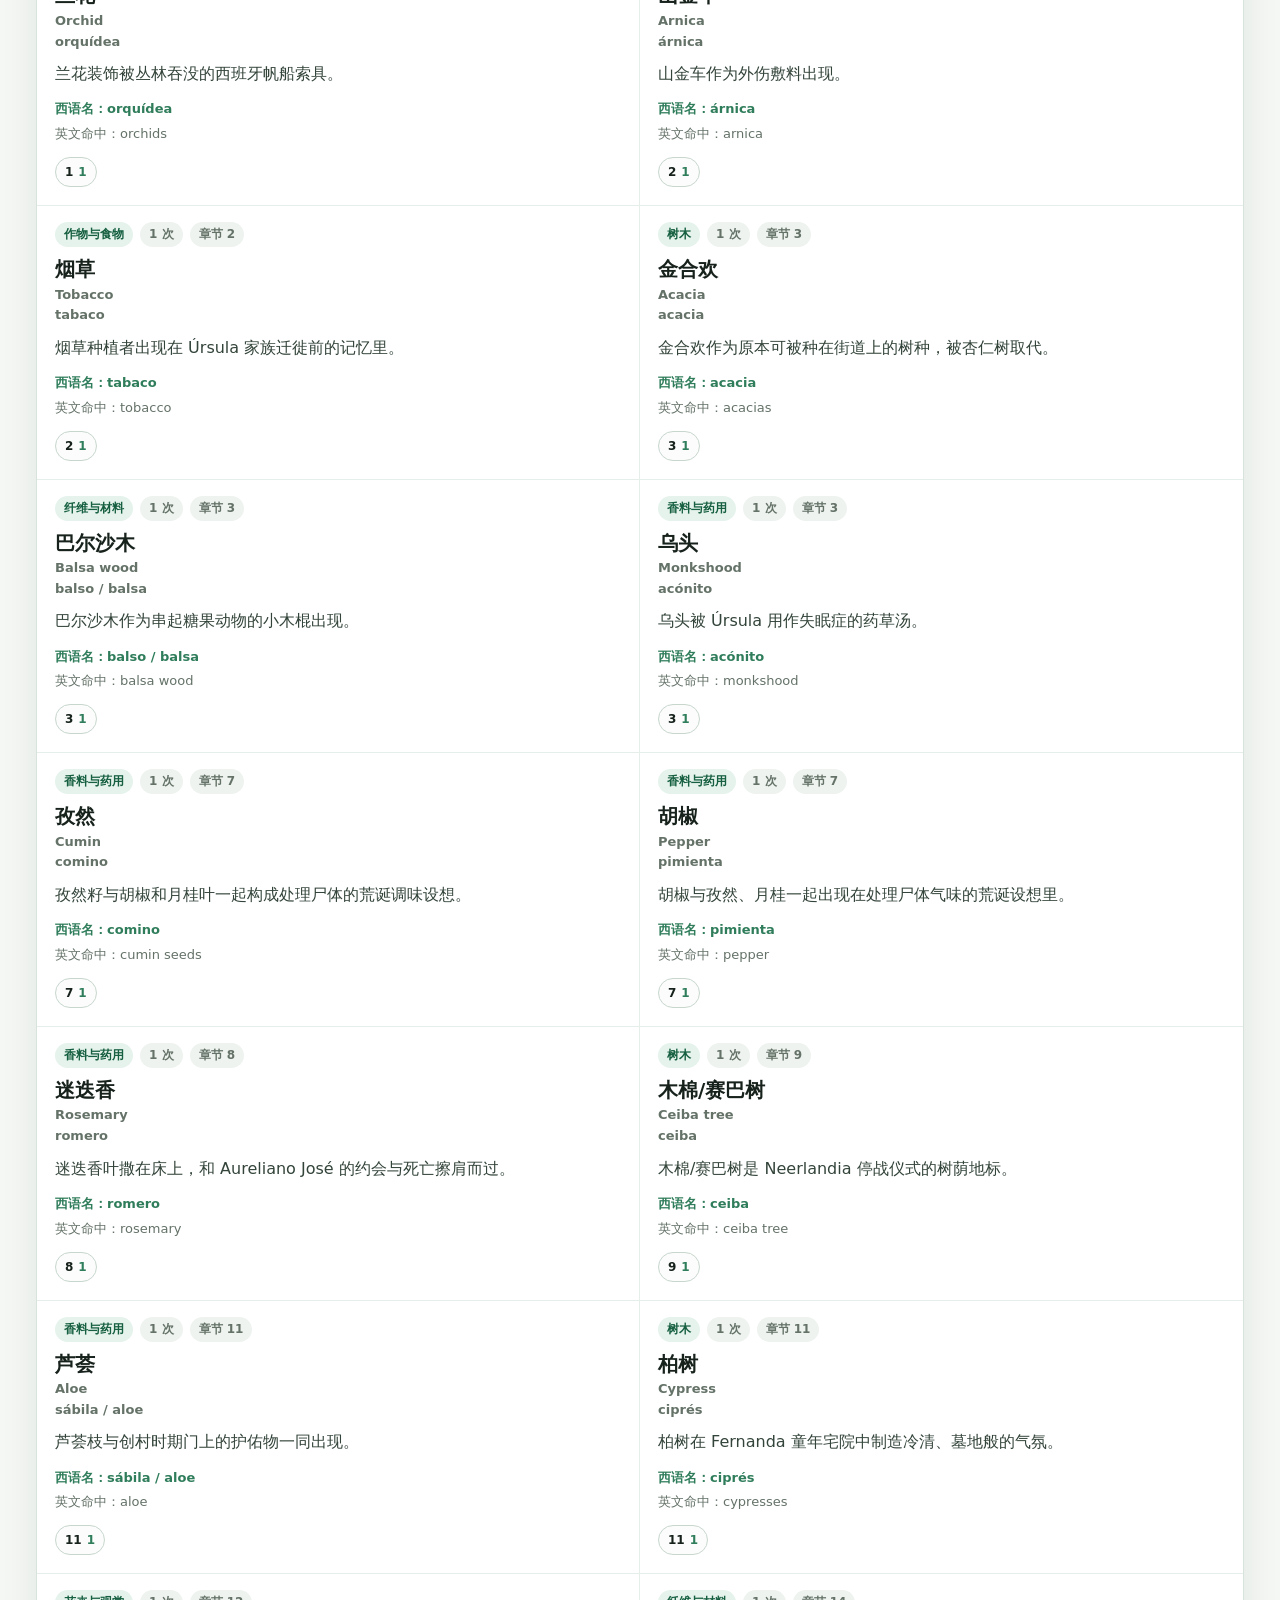
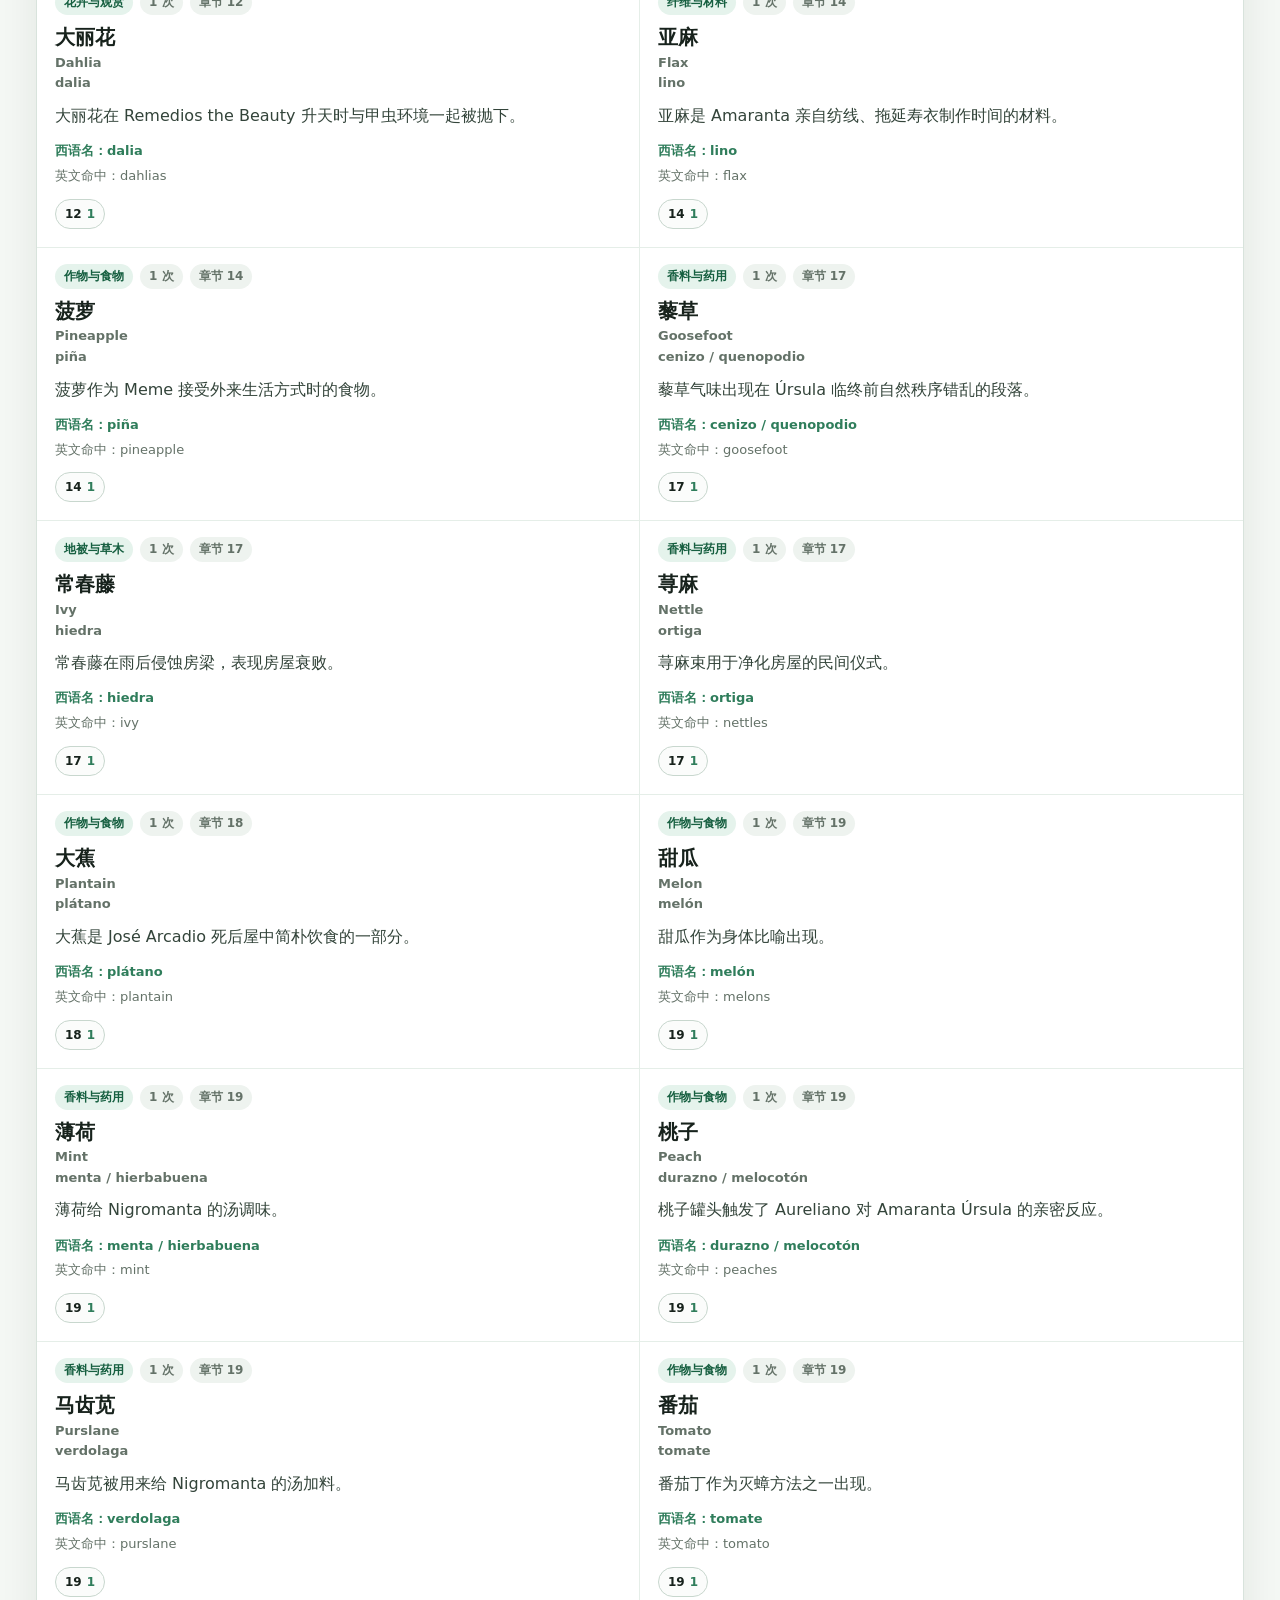
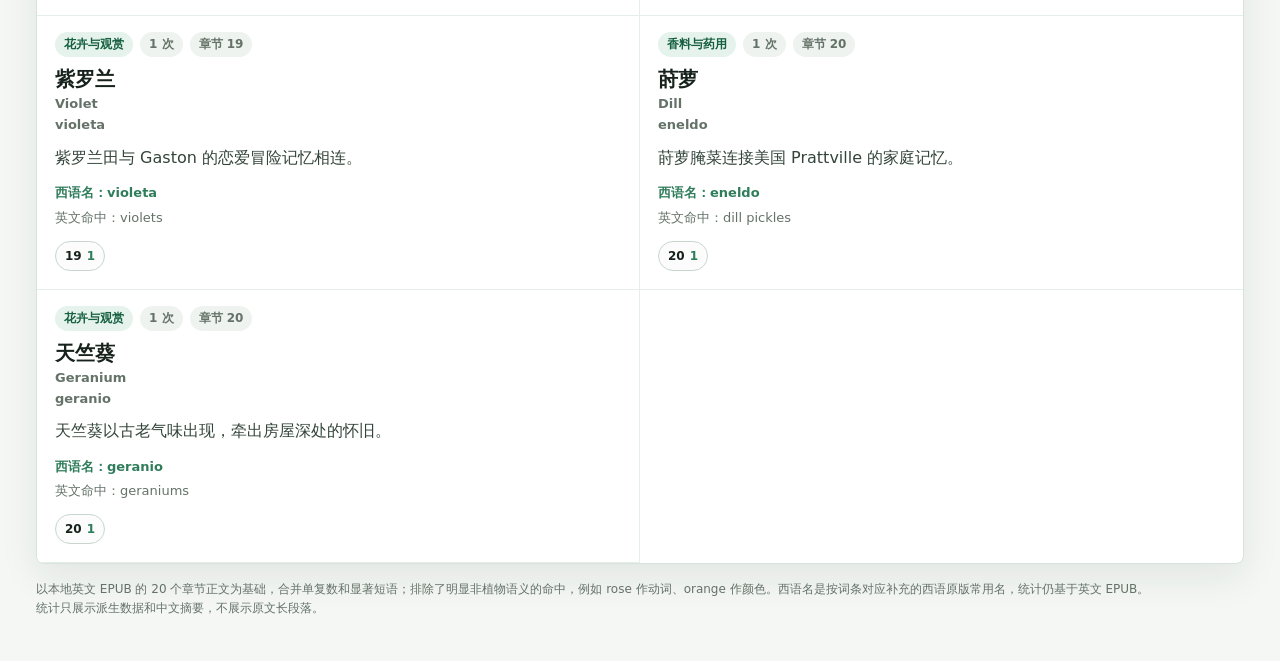
==== commit 119c0598: "feat: add Spanish labels to nature stats" ====
--- a/plants/index.html
+++ b/plants/index.html
@@ -38,7 +38,7 @@
       <section class="controls-band" aria-label="筛选和排序">
         <div class="search-box">
           <label for="search-input">搜索</label>
-          <input id="search-input" type="search" placeholder="植物、英文、摘要" autocomplete="off" />
+          <input id="search-input" type="search" placeholder="植物、英文、西语、摘要" autocomplete="off" />
         </div>
         <div class="control-group">
           <label for="category-filter">类别</label>
--- a/plants/styles.css
+++ b/plants/styles.css
@@ -520,11 +520,18 @@
   color: #165f40;
 }
 
+.spanish-line,
 .term-line {
   color: var(--muted);
   font-size: 13px;
   line-height: 1.6;
   overflow-wrap: anywhere;
+}
+
+.spanish-line {
+  margin-bottom: 4px;
+  color: var(--green);
+  font-weight: 780;
 }
 
 .chapter-chips {
